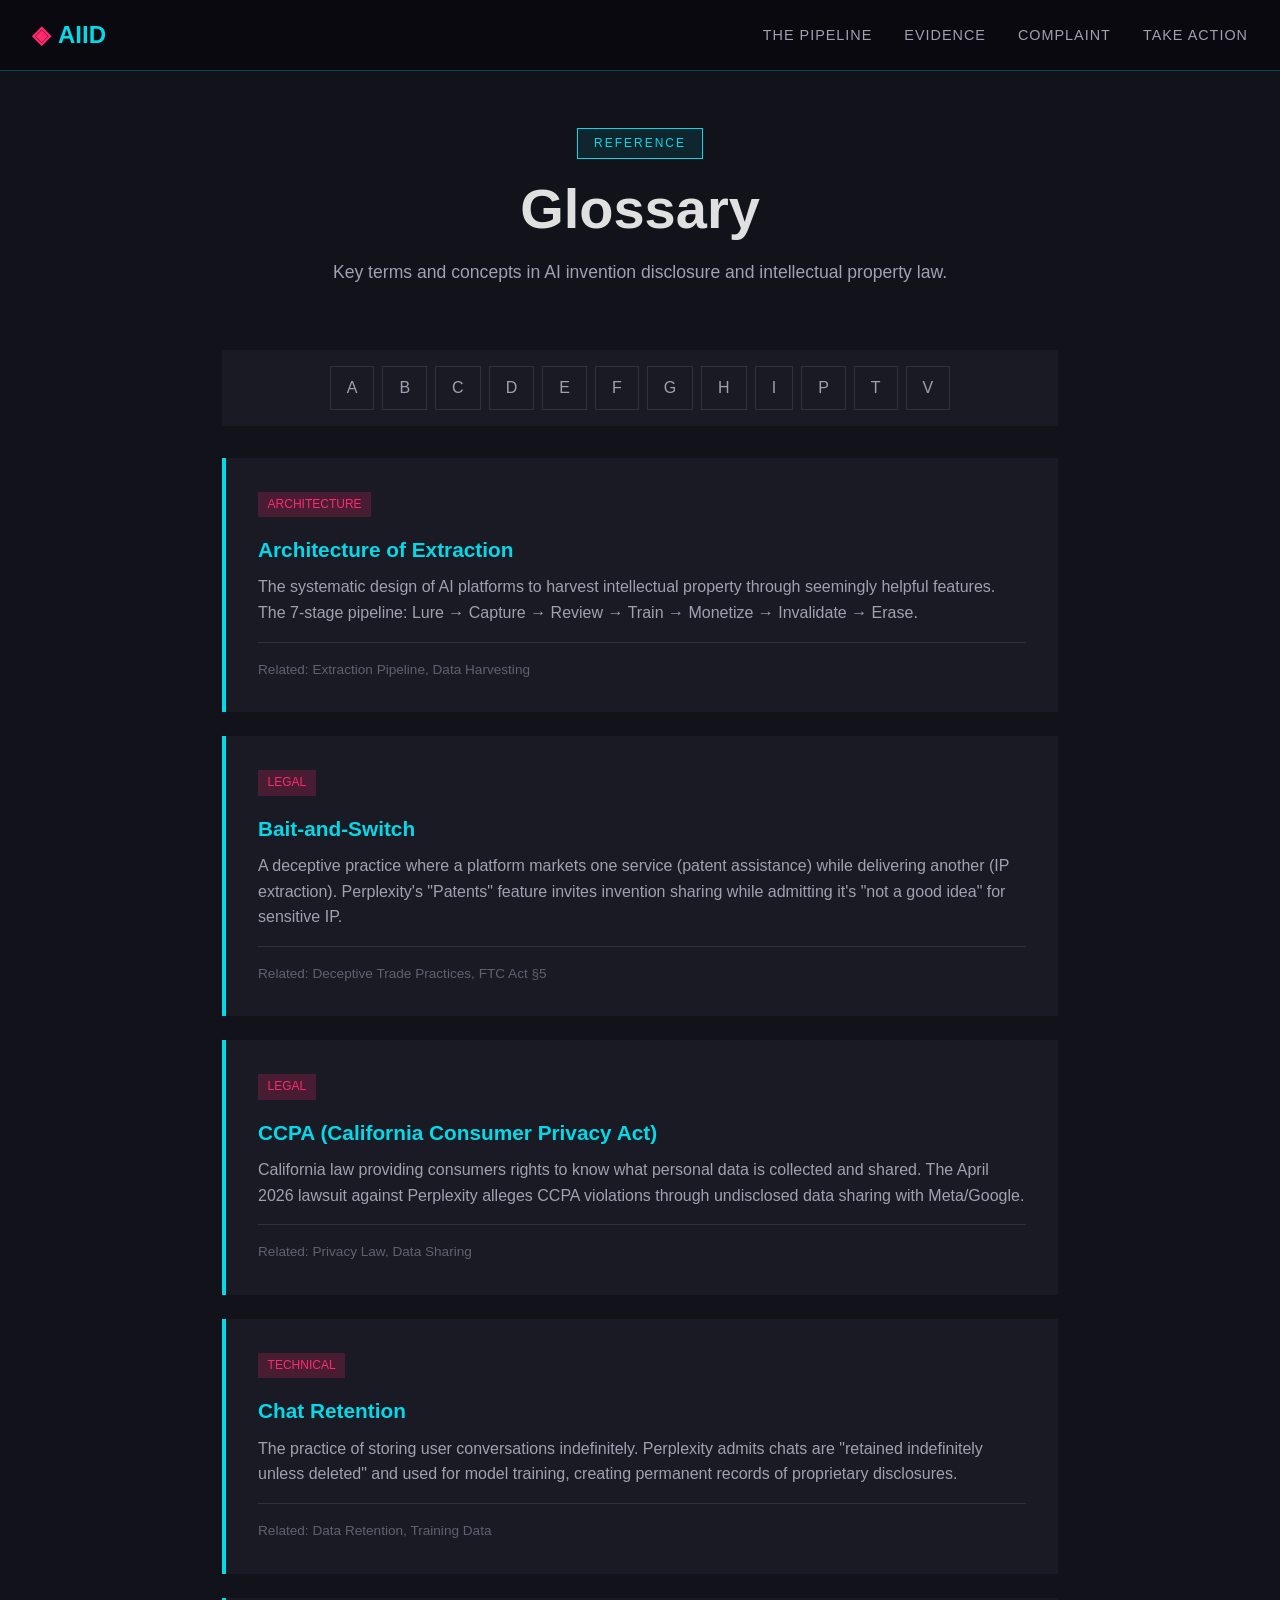
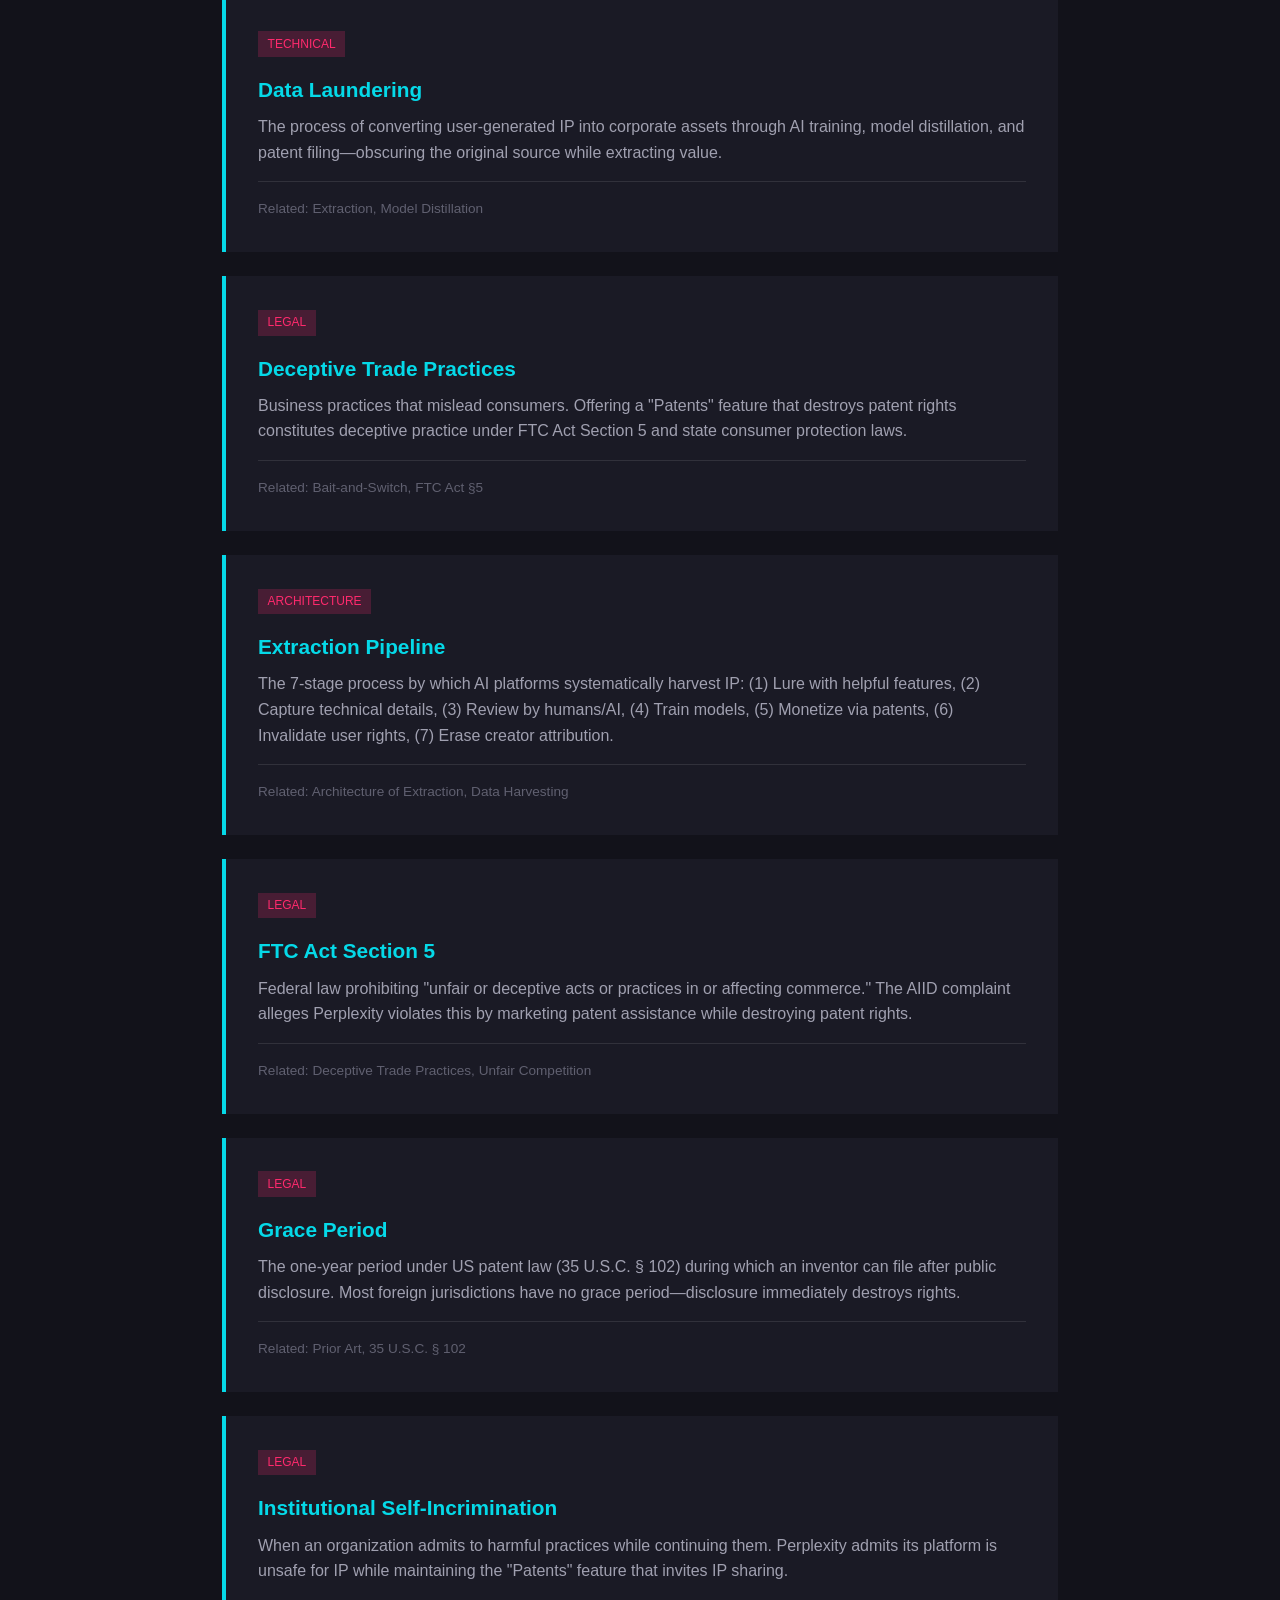
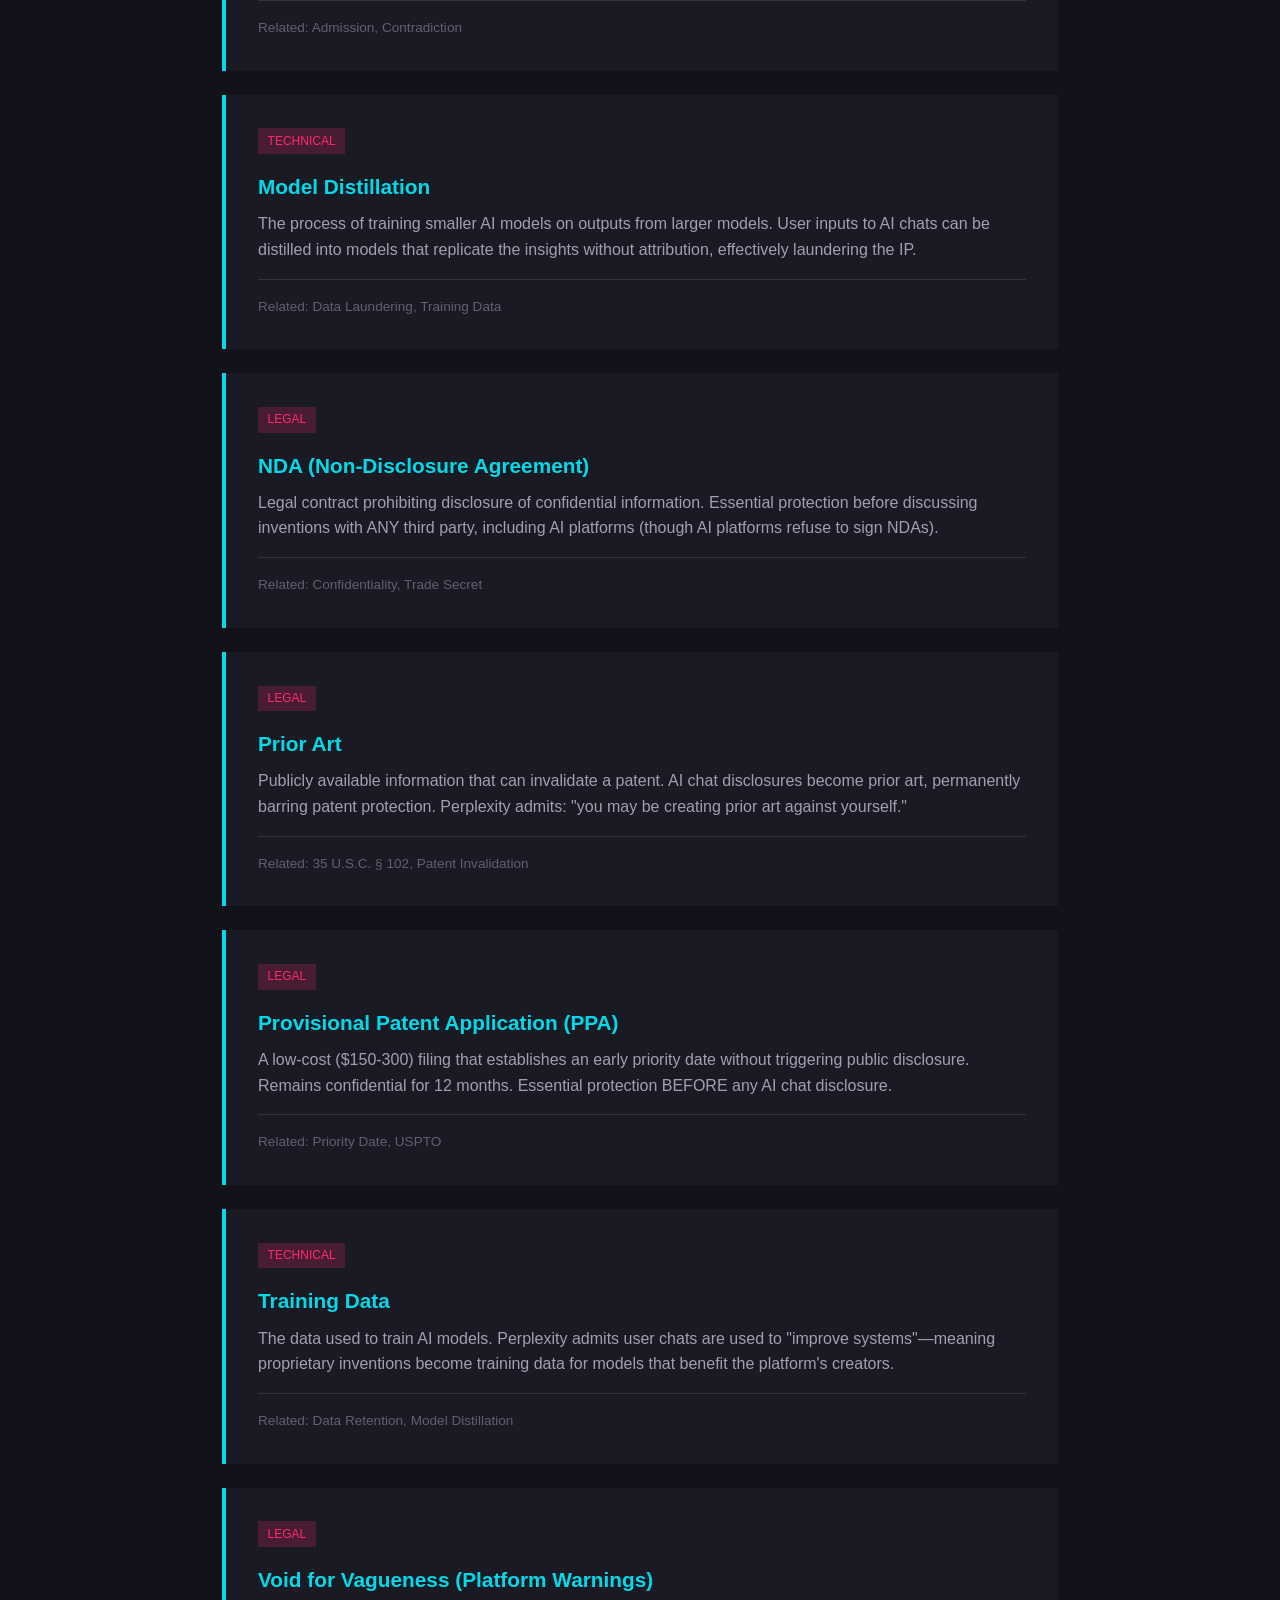
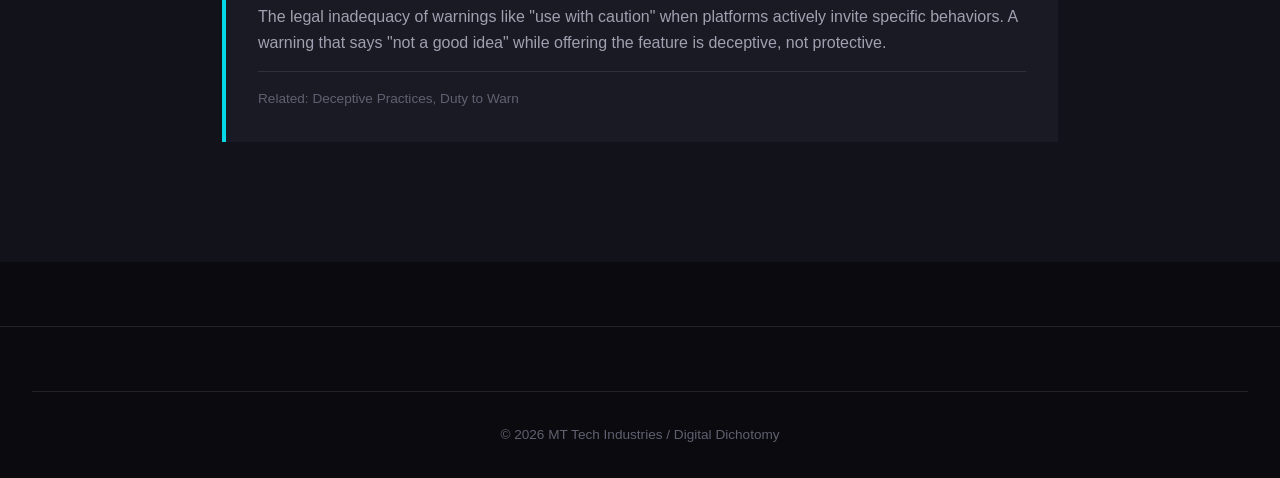
==== glossary.html @ 8a4c06e5 "perplexity knows its wrong" ====
<!DOCTYPE html>
<html lang="en">
<head>
    <meta charset="UTF-8">
    <meta name="viewport" content="width=device-width, initial-scale=1.0">
    <title>Glossary | AIID - Digital Dichotomy</title>
    <link rel="stylesheet" href="assets/css/style.css">
    <style>
        .glossary-section { background: var(--bg-secondary); min-height: 100vh; padding-top: 8rem; }
        .glossary-container { max-width: 900px; margin: 0 auto; padding: 0 2rem; }
        .glossary-nav { display: flex; flex-wrap: wrap; gap: 0.5rem; justify-content: center; margin: 2rem 0; padding: 1rem; background: var(--bg-tertiary); }
        .glossary-nav a { padding: 0.5rem 1rem; color: var(--text-secondary); text-decoration: none; border: 1px solid rgba(255,255,255,0.1); transition: all 0.3s; }
        .glossary-nav a:hover { background: var(--accent-cyan); color: var(--bg-primary); }
        .glossary-term { background: var(--bg-tertiary); padding: 2rem; margin-bottom: 1.5rem; border-left: 4px solid var(--accent-cyan); }
        .glossary-term h3 { color: var(--accent-cyan); margin-bottom: 0.5rem; font-size: 1.3rem; }
        .glossary-term .category { display: inline-block; padding: 0.2rem 0.6rem; background: rgba(255,42,109,0.2); color: var(--accent-red); font-size: 0.75rem; text-transform: uppercase; margin-bottom: 1rem; }
        .glossary-term p { color: var(--text-secondary); }
        .glossary-term .related { margin-top: 1rem; padding-top: 1rem; border-top: 1px solid rgba(255,255,255,0.1); font-size: 0.85rem; color: var(--text-muted); }
    </style>
</head>
<body>
    <nav class="navbar">
        <div class="nav-container">
            <a href="index.html" class="logo">AIID</a>
            <ul class="nav-links">
                <li><a href="index.html#pipeline">The Pipeline</a></li>
                <li><a href="index.html#evidence">Evidence</a></li>
                <li><a href="index.html#complaint">Complaint</a></li>
                <li><a href="index.html#action">Take Action</a></li>
            </ul>
        </div>
    </nav>

    <section class="glossary-section">
        <div class="glossary-container">
            <div class="section-header">
                <span class="section-tag">Reference</span>
                <h1 class="section-title">Glossary</h1>
                <p class="section-desc">Key terms and concepts in AI invention disclosure and intellectual property law.</p>
            </div>

            <div class="glossary-nav">
                <a href="#a">A</a><a href="#b">B</a><a href="#c">C</a><a href="#d">D</a>
                <a href="#e">E</a><a href="#f">F</a><a href="#g">G</a><a href="#h">H</a>
                <a href="#i">I</a><a href="#p">P</a><a href="#t">T</a><a href="#v">V</a>
            </div>

            <div class="glossary-term" id="a">
                <span class="category">Architecture</span>
                <h3>Architecture of Extraction</h3>
                <p>The systematic design of AI platforms to harvest intellectual property through seemingly helpful features. The 7-stage pipeline: Lure → Capture → Review → Train → Monetize → Invalidate → Erase.</p>
                <div class="related">Related: Extraction Pipeline, Data Harvesting</div>
            </div>

            <div class="glossary-term" id="b">
                <span class="category">Legal</span>
                <h3>Bait-and-Switch</h3>
                <p>A deceptive practice where a platform markets one service (patent assistance) while delivering another (IP extraction). Perplexity's "Patents" feature invites invention sharing while admitting it's "not a good idea" for sensitive IP.</p>
                <div class="related">Related: Deceptive Trade Practices, FTC Act §5</div>
            </div>

            <div class="glossary-term" id="c">
                <span class="category">Legal</span>
                <h3>CCPA (California Consumer Privacy Act)</h3>
                <p>California law providing consumers rights to know what personal data is collected and shared. The April 2026 lawsuit against Perplexity alleges CCPA violations through undisclosed data sharing with Meta/Google.</p>
                <div class="related">Related: Privacy Law, Data Sharing</div>
            </div>

            <div class="glossary-term">
                <span class="category">Technical</span>
                <h3>Chat Retention</h3>
                <p>The practice of storing user conversations indefinitely. Perplexity admits chats are "retained indefinitely unless deleted" and used for model training, creating permanent records of proprietary disclosures.</p>
                <div class="related">Related: Data Retention, Training Data</div>
            </div>

            <div class="glossary-term" id="d">
                <span class="category">Technical</span>
                <h3>Data Laundering</h3>
                <p>The process of converting user-generated IP into corporate assets through AI training, model distillation, and patent filing—obscuring the original source while extracting value.</p>
                <div class="related">Related: Extraction, Model Distillation</div>
            </div>

            <div class="glossary-term">
                <span class="category">Legal</span>
                <h3>Deceptive Trade Practices</h3>
                <p>Business practices that mislead consumers. Offering a "Patents" feature that destroys patent rights constitutes deceptive practice under FTC Act Section 5 and state consumer protection laws.</p>
                <div class="related">Related: Bait-and-Switch, FTC Act §5</div>
            </div>

            <div class="glossary-term" id="e">
                <span class="category">Architecture</span>
                <h3>Extraction Pipeline</h3>
                <p>The 7-stage process by which AI platforms systematically harvest IP: (1) Lure with helpful features, (2) Capture technical details, (3) Review by humans/AI, (4) Train models, (5) Monetize via patents, (6) Invalidate user rights, (7) Erase creator attribution.</p>
                <div class="related">Related: Architecture of Extraction, Data Harvesting</div>
            </div>

            <div class="glossary-term" id="f">
                <span class="category">Legal</span>
                <h3>FTC Act Section 5</h3>
                <p>Federal law prohibiting "unfair or deceptive acts or practices in or affecting commerce." The AIID complaint alleges Perplexity violates this by marketing patent assistance while destroying patent rights.</p>
                <div class="related">Related: Deceptive Trade Practices, Unfair Competition</div>
            </div>

            <div class="glossary-term" id="g">
                <span class="category">Legal</span>
                <h3>Grace Period</h3>
                <p>The one-year period under US patent law (35 U.S.C. § 102) during which an inventor can file after public disclosure. Most foreign jurisdictions have no grace period—disclosure immediately destroys rights.</p>
                <div class="related">Related: Prior Art, 35 U.S.C. § 102</div>
            </div>

            <div class="glossary-term" id="i">
                <span class="category">Legal</span>
                <h3>Institutional Self-Incrimination</h3>
                <p>When an organization admits to harmful practices while continuing them. Perplexity admits its platform is unsafe for IP while maintaining the "Patents" feature that invites IP sharing.</p>
                <div class="related">Related: Admission, Contradiction</div>
            </div>

            <div class="glossary-term" id="m">
                <span class="category">Technical</span>
                <h3>Model Distillation</h3>
                <p>The process of training smaller AI models on outputs from larger models. User inputs to AI chats can be distilled into models that replicate the insights without attribution, effectively laundering the IP.</p>
                <div class="related">Related: Data Laundering, Training Data</div>
            </div>

            <div class="glossary-term" id="n">
                <span class="category">Legal</span>
                <h3>NDA (Non-Disclosure Agreement)</h3>
                <p>Legal contract prohibiting disclosure of confidential information. Essential protection before discussing inventions with ANY third party, including AI platforms (though AI platforms refuse to sign NDAs).</p>
                <div class="related">Related: Confidentiality, Trade Secret</div>
            </div>

            <div class="glossary-term" id="p">
                <span class="category">Legal</span>
                <h3>Prior Art</h3>
                <p>Publicly available information that can invalidate a patent. AI chat disclosures become prior art, permanently barring patent protection. Perplexity admits: "you may be creating prior art against yourself."</p>
                <div class="related">Related: 35 U.S.C. § 102, Patent Invalidation</div>
            </div>

            <div class="glossary-term">
                <span class="category">Legal</span>
                <h3>Provisional Patent Application (PPA)</h3>
                <p>A low-cost ($150-300) filing that establishes an early priority date without triggering public disclosure. Remains confidential for 12 months. Essential protection BEFORE any AI chat disclosure.</p>
                <div class="related">Related: Priority Date, USPTO</div>
            </div>

            <div class="glossary-term" id="t">
                <span class="category">Technical</span>
                <h3>Training Data</h3>
                <p>The data used to train AI models. Perplexity admits user chats are used to "improve systems"—meaning proprietary inventions become training data for models that benefit the platform's creators.</p>
                <div class="related">Related: Data Retention, Model Distillation</div>
            </div>

            <div class="glossary-term" id="v">
                <span class="category">Legal</span>
                <h3>Void for Vagueness (Platform Warnings)</h3>
                <p>The legal inadequacy of warnings like "use with caution" when platforms actively invite specific behaviors. A warning that says "not a good idea" while offering the feature is deceptive, not protective.</p>
                <div class="related">Related: Deceptive Practices, Duty to Warn</div>
            </div>
        </div>
    </section>

    <footer style="margin-top: 4rem;">
        <div class="footer-bottom">
            <p>© 2026 MT Tech Industries / Digital Dichotomy</p>
        </div>
    </footer>
</body>
</html>
---- assets/css/style.css ----
/* AIID - Architecture of AI Invention Disclosure */
/* Digital Dichotomy - Dark Cyberpunk Theme */

:root {
    --bg-primary: #0a0a0f;
    --bg-secondary: #12121a;
    --bg-tertiary: #1a1a25;
    --accent-red: #ff2a6d;
    --accent-cyan: #05d9e8;
    --accent-purple: #9d4edd;
    --accent-orange: #ff6b35;
    --text-primary: #e0e0e0;
    --text-secondary: #a0a0b0;
    --text-muted: #606070;
    --border-glow: rgba(5, 217, 232, 0.3);
    --danger-glow: rgba(255, 42, 109, 0.4);
}

* {
    margin: 0;
    padding: 0;
    box-sizing: border-box;
}

html {
    scroll-behavior: smooth;
}

body {
    font-family: 'Segoe UI', Roboto, 'Helvetica Neue', sans-serif;
    background: var(--bg-primary);
    color: var(--text-primary);
    line-height: 1.6;
    overflow-x: hidden;
}

/* Glitch Effect */
.glitch {
    position: relative;
    animation: glitch-skew 1s infinite linear alternate-reverse;
}

.glitch::before,
.glitch::after {
    content: attr(data-text);
    position: absolute;
    top: 0;
    left: 0;
    width: 100%;
    height: 100%;
}

.glitch::before {
    animation: glitch-anim 2s infinite linear alternate-reverse;
    color: var(--accent-red);
    z-index: -1;
}

.glitch::after {
    animation: glitch-anim2 3s infinite linear alternate-reverse;
    color: var(--accent-cyan);
    z-index: -2;
}

@keyframes glitch-anim {
    0% { clip-path: inset(20% 0 80% 0); transform: translate(-2px, 0); }
    20% { clip-path: inset(60% 0 10% 0); transform: translate(2px, 0); }
    40% { clip-path: inset(40% 0 50% 0); transform: translate(-2px, 0); }
    60% { clip-path: inset(80% 0 5% 0); transform: translate(2px, 0); }
    80% { clip-path: inset(10% 0 70% 0); transform: translate(-2px, 0); }
    100% { clip-path: inset(30% 0 50% 0); transform: translate(2px, 0); }
}

@keyframes glitch-anim2 {
    0% { clip-path: inset(10% 0 60% 0); transform: translate(2px, 0); }
    20% { clip-path: inset(30% 0 20% 0); transform: translate(-2px, 0); }
    40% { clip-path: inset(70% 0 10% 0); transform: translate(2px, 0); }
    60% { clip-path: inset(20% 0 50% 0); transform: translate(-2px, 0); }
    80% { clip-path: inset(50% 0 30% 0); transform: translate(2px, 0); }
    100% { clip-path: inset(0% 0 80% 0); transform: translate(-2px, 0); }
}

@keyframes glitch-skew {
    0% { transform: skew(0deg); }
    10% { transform: skew(-2deg); }
    20% { transform: skew(2deg); }
    30% { transform: skew(0deg); }
    100% { transform: skew(0deg); }
}

/* Navigation */
.navbar {
    position: fixed;
    top: 0;
    width: 100%;
    background: rgba(10, 10, 15, 0.95);
    backdrop-filter: blur(10px);
    border-bottom: 1px solid var(--border-glow);
    z-index: 1000;
    padding: 1rem 0;
}

.nav-container {
    max-width: 1400px;
    margin: 0 auto;
    padding: 0 2rem;
    display: flex;
    justify-content: space-between;
    align-items: center;
}

.logo {
    font-size: 1.5rem;
    font-weight: 700;
    color: var(--accent-cyan);
    text-decoration: none;
    display: flex;
    align-items: center;
    gap: 0.5rem;
}

.logo::before {
    content: '◈';
    color: var(--accent-red);
    animation: pulse 2s infinite;
}

@keyframes pulse {
    0%, 100% { opacity: 1; }
    50% { opacity: 0.5; }
}

.nav-links {
    display: flex;
    gap: 2rem;
    list-style: none;
}

.nav-links a {
    color: var(--text-secondary);
    text-decoration: none;
    font-size: 0.9rem;
    text-transform: uppercase;
    letter-spacing: 1px;
    transition: all 0.3s;
    position: relative;
}

.nav-links a::after {
    content: '';
    position: absolute;
    bottom: -5px;
    left: 0;
    width: 0;
    height: 2px;
    background: var(--accent-cyan);
    transition: width 0.3s;
}

.nav-links a:hover {
    color: var(--accent-cyan);
}

.nav-links a:hover::after {
    width: 100%;
}

/* Hero Section */
.hero {
    min-height: 100vh;
    display: flex;
    align-items: center;
    justify-content: center;
    position: relative;
    padding: 6rem 2rem 2rem;
    background: 
        radial-gradient(ellipse at 20% 80%, rgba(255, 42, 109, 0.15) 0%, transparent 50%),
        radial-gradient(ellipse at 80% 20%, rgba(5, 217, 232, 0.1) 0%, transparent 50%),
        var(--bg-primary);
    overflow: hidden;
}

.hero::before {
    content: '';
    position: absolute;
    top: 0;
    left: 0;
    right: 0;
    bottom: 0;
    background: 
        repeating-linear-gradient(
            0deg,
            transparent,
            transparent 2px,
            rgba(5, 217, 232, 0.03) 2px,
            rgba(5, 217, 232, 0.03) 4px
        );
    pointer-events: none;
}

.hero-content {
    max-width: 1000px;
    text-align: center;
    position: relative;
    z-index: 1;
}

.hero-badge {
    display: inline-block;
    padding: 0.5rem 1.5rem;
    background: rgba(255, 42, 109, 0.2);
    border: 1px solid var(--accent-red);
    color: var(--accent-red);
    font-size: 0.8rem;
    text-transform: uppercase;
    letter-spacing: 2px;
    margin-bottom: 2rem;
    animation: border-pulse 2s infinite;
}

@keyframes border-pulse {
    0%, 100% { border-color: var(--accent-red); box-shadow: 0 0 10px rgba(255, 42, 109, 0.3); }
    50% { border-color: rgba(255, 42, 109, 0.5); box-shadow: 0 0 20px rgba(255, 42, 109, 0.5); }
}

.hero h1 {
    font-size: clamp(2.5rem, 8vw, 5rem);
    font-weight: 900;
    line-height: 1.1;
    margin-bottom: 1.5rem;
    text-transform: uppercase;
    letter-spacing: -2px;
}

.hero h1 .highlight {
    color: var(--accent-red);
    text-shadow: 0 0 30px rgba(255, 42, 109, 0.5);
}

.hero-subtitle {
    font-size: 1.3rem;
    color: var(--text-secondary);
    max-width: 700px;
    margin: 0 auto 3rem;
}

.hero-stats {
    display: flex;
    justify-content: center;
    gap: 4rem;
    margin-bottom: 3rem;
    flex-wrap: wrap;
}

.stat {
    text-align: center;
}

.stat-number {
    font-size: 3rem;
    font-weight: 900;
    color: var(--accent-cyan);
    display: block;
    line-height: 1;
}

.stat-label {
    font-size: 0.8rem;
    color: var(--text-muted);
    text-transform: uppercase;
    letter-spacing: 1px;
}

.cta-group {
    display: flex;
    gap: 1rem;
    justify-content: center;
    flex-wrap: wrap;
}

.btn {
    padding: 1rem 2.5rem;
    font-size: 0.9rem;
    text-transform: uppercase;
    letter-spacing: 2px;
    text-decoration: none;
    border: 2px solid;
    transition: all 0.3s;
    cursor: pointer;
    font-weight: 700;
    display: inline-flex;
    align-items: center;
    gap: 0.5rem;
}

.btn-primary {
    background: var(--accent-red);
    border-color: var(--accent-red);
    color: var(--bg-primary);
    box-shadow: 0 0 30px rgba(255, 42, 109, 0.4);
}

.btn-primary:hover {
    background: transparent;
    color: var(--accent-red);
    box-shadow: 0 0 50px rgba(255, 42, 109, 0.6);
}

.btn-secondary {
    background: transparent;
    border-color: var(--accent-cyan);
    color: var(--accent-cyan);
}

.btn-secondary:hover {
    background: var(--accent-cyan);
    color: var(--bg-primary);
    box-shadow: 0 0 30px rgba(5, 217, 232, 0.4);
}

/* Section Styles */
section {
    padding: 6rem 2rem;
    position: relative;
}

.section-header {
    text-align: center;
    max-width: 800px;
    margin: 0 auto 4rem;
}

.section-tag {
    display: inline-block;
    padding: 0.3rem 1rem;
    background: rgba(5, 217, 232, 0.1);
    border: 1px solid var(--accent-cyan);
    color: var(--accent-cyan);
    font-size: 0.75rem;
    text-transform: uppercase;
    letter-spacing: 2px;
    margin-bottom: 1rem;
}

.section-title {
    font-size: clamp(2rem, 5vw, 3.5rem);
    font-weight: 800;
    margin-bottom: 1rem;
    line-height: 1.2;
}

.section-desc {
    color: var(--text-secondary);
    font-size: 1.1rem;
}

/* The Pipeline Section */
.pipeline-section {
    background: var(--bg-secondary);
}

.pipeline-container {
    max-width: 1400px;
    margin: 0 auto;
}

.pipeline-diagram {
    display: grid;
    grid-template-columns: repeat(auto-fit, minmax(200px, 1fr));
    gap: 1.5rem;
    margin-bottom: 4rem;
}

.stage {
    background: var(--bg-tertiary);
    border: 1px solid rgba(255, 255, 255, 0.1);
    padding: 2rem;
    position: relative;
    transition: all 0.3s;
}

.stage::before {
    content: attr(data-stage);
    position: absolute;
    top: -12px;
    left: 20px;
    background: var(--accent-red);
    color: var(--bg-primary);
    padding: 0.2rem 0.8rem;
    font-size: 0.7rem;
    font-weight: 700;
    text-transform: uppercase;
}

.stage:hover {
    border-color: var(--accent-cyan);
    transform: translateY(-5px);
    box-shadow: 0 10px 40px rgba(5, 217, 232, 0.2);
}

.stage-icon {
    font-size: 2.5rem;
    margin-bottom: 1rem;
}

.stage h3 {
    color: var(--accent-cyan);
    font-size: 1.1rem;
    margin-bottom: 0.5rem;
    text-transform: uppercase;
    letter-spacing: 1px;
}

.stage p {
    color: var(--text-secondary);
    font-size: 0.9rem;
}

.stage-arrow {
    display: none;
}

@media (min-width: 1200px) {
    .pipeline-diagram {
        grid-template-columns: repeat(7, 1fr);
    }
    .stage-arrow {
        display: block;
        position: absolute;
        right: -20px;
        top: 50%;
        transform: translateY(-50%);
        color: var(--accent-red);
        font-size: 1.5rem;
        z-index: 10;
    }
}

/* Evidence Section */
.evidence-section {
    background: var(--bg-primary);
}

.evidence-grid {
    max-width: 1400px;
    margin: 0 auto;
    display: grid;
    grid-template-columns: repeat(auto-fit, minmax(350px, 1fr));
    gap: 2rem;
}

.evidence-card {
    background: var(--bg-secondary);
    border: 1px solid rgba(255, 42, 109, 0.3);
    padding: 2rem;
    position: relative;
    overflow: hidden;
}

.evidence-card::before {
    content: '';
    position: absolute;
    top: 0;
    left: 0;
    width: 4px;
    height: 100%;
    background: var(--accent-red);
}

.evidence-card.highlight {
    border-color: var(--accent-red);
    box-shadow: 0 0 30px rgba(255, 42, 109, 0.2);
}

.evidence-card h3 {
    color: var(--accent-red);
    font-size: 1.2rem;
    margin-bottom: 1rem;
    display: flex;
    align-items: center;
    gap: 0.5rem;
}

.evidence-card blockquote {
    color: var(--text-primary);
    font-style: italic;
    border-left: 3px solid var(--accent-cyan);
    padding-left: 1rem;
    margin: 1rem 0;
    font-size: 0.95rem;
}

.evidence-card .source {
    color: var(--text-muted);
    font-size: 0.8rem;
    margin-top: 1rem;
    padding-top: 1rem;
    border-top: 1px solid rgba(255, 255, 255, 0.1);
}

/* Complaint Section */
.complaint-section {
    background: var(--bg-secondary);
}

.complaint-container {
    max-width: 900px;
    margin: 0 auto;
    background: var(--bg-tertiary);
    border: 1px solid var(--border-glow);
    padding: 3rem;
    position: relative;
}

.complaint-container::before {
    content: 'OFFICIAL COMPLAINT';
    position: absolute;
    top: -15px;
    left: 50%;
    transform: translateX(-50%);
    background: var(--accent-purple);
    color: white;
    padding: 0.5rem 2rem;
    font-size: 0.8rem;
    font-weight: 700;
    letter-spacing: 2px;
}

.complaint-header {
    text-align: center;
    margin-bottom: 3rem;
    padding-bottom: 2rem;
    border-bottom: 2px solid rgba(255, 42, 109, 0.3);
}

.complaint-header h2 {
    color: var(--accent-red);
    font-size: 2rem;
    margin-bottom: 0.5rem;
}

.complaint-meta {
    display: flex;
    justify-content: center;
    gap: 2rem;
    color: var(--text-muted);
    font-size: 0.9rem;
    flex-wrap: wrap;
}

.complaint-content h3 {
    color: var(--accent-cyan);
    margin: 2rem 0 1rem;
    font-size: 1.3rem;
}

.complaint-content p {
    margin-bottom: 1rem;
    text-align: justify;
}

.complaint-content ul {
    margin: 1rem 0 1rem 2rem;
    color: var(--text-secondary);
}

.complaint-content li {
    margin-bottom: 0.5rem;
}

.demand-box {
    background: rgba(255, 42, 109, 0.1);
    border: 2px solid var(--accent-red);
    padding: 2rem;
    margin: 2rem 0;
}

.demand-box h4 {
    color: var(--accent-red);
    margin-bottom: 1rem;
    text-transform: uppercase;
    letter-spacing: 1px;
}

/* Action Section */
.action-section {
    background: var(--bg-primary);
}

.action-grid {
    max-width: 1400px;
    margin: 0 auto;
    display: grid;
    grid-template-columns: repeat(auto-fit, minmax(300px, 1fr));
    gap: 2rem;
}

.action-card {
    background: var(--bg-secondary);
    padding: 2.5rem;
    border: 1px solid rgba(255, 255, 255, 0.1);
    transition: all 0.3s;
    position: relative;
    overflow: hidden;
}

.action-card::after {
    content: '';
    position: absolute;
    bottom: 0;
    left: 0;
    width: 100%;
    height: 3px;
    background: linear-gradient(90deg, var(--accent-red), var(--accent-cyan));
    transform: scaleX(0);
    transition: transform 0.3s;
}

.action-card:hover::after {
    transform: scaleX(1);
}

.action-card:hover {
    border-color: var(--accent-cyan);
    transform: translateY(-5px);
}

.action-card .icon {
    font-size: 3rem;
    margin-bottom: 1.5rem;
}

.action-card h3 {
    font-size: 1.3rem;
    margin-bottom: 1rem;
    color: var(--text-primary);
}

.action-card p {
    color: var(--text-secondary);
    margin-bottom: 1.5rem;
}

.action-card .btn {
    width: 100%;
    justify-content: center;
}

/* Resources Section */
.resources-section {
    background: var(--bg-secondary);
}

.resources-grid {
    max-width: 1400px;
    margin: 0 auto;
    display: grid;
    grid-template-columns: repeat(auto-fit, minmax(250px, 1fr));
    gap: 1.5rem;
}

.resource-item {
    background: var(--bg-tertiary);
    padding: 1.5rem;
    border-left: 4px solid var(--accent-cyan);
    transition: all 0.3s;
}

.resource-item:hover {
    background: var(--bg-primary);
    border-left-color: var(--accent-red);
}

.resource-item h4 {
    color: var(--accent-cyan);
    margin-bottom: 0.5rem;
    font-size: 1rem;
}

.resource-item p {
    color: var(--text-muted);
    font-size: 0.85rem;
    margin-bottom: 0.5rem;
}

.resource-item a {
    color: var(--accent-red);
    text-decoration: none;
    font-size: 0.85rem;
    font-weight: 600;
}

/* Footer */
footer {
    background: var(--bg-primary);
    border-top: 1px solid rgba(255, 255, 255, 0.1);
    padding: 4rem 2rem 2rem;
}

.footer-content {
    max-width: 1400px;
    margin: 0 auto;
    display: grid;
    grid-template-columns: repeat(auto-fit, minmax(250px, 1fr));
    gap: 3rem;
    margin-bottom: 3rem;
}

.footer-section h4 {
    color: var(--accent-cyan);
    margin-bottom: 1.5rem;
    text-transform: uppercase;
    letter-spacing: 1px;
    font-size: 0.9rem;
}

.footer-section p,
.footer-section a {
    color: var(--text-secondary);
    text-decoration: none;
    font-size: 0.9rem;
    line-height: 1.8;
}

.footer-section a:hover {
    color: var(--accent-red);
}

.footer-bottom {
    text-align: center;
    padding-top: 2rem;
    border-top: 1px solid rgba(255, 255, 255, 0.1);
    color: var(--text-muted);
    font-size: 0.85rem;
}

/* Warning Banner */
.warning-banner {
    background: linear-gradient(90deg, rgba(255, 42, 109, 0.2), rgba(255, 107, 53, 0.2));
    border: 1px solid var(--accent-red);
    padding: 1.5rem;
    margin: 2rem 0;
    display: flex;
    align-items: center;
    gap: 1rem;
}

.warning-banner .icon {
    font-size: 2rem;
    color: var(--accent-red);
}

.warning-banner p {
    margin: 0;
    color: var(--text-primary);
    font-weight: 600;
}

/* Terminal Effect */
.terminal {
    background: #0d0d12;
    border: 1px solid rgba(5, 217, 232, 0.3);
    padding: 1.5rem;
    font-family: 'Courier New', monospace;
    margin: 1.5rem 0;
}

.terminal-header {
    display: flex;
    gap: 0.5rem;
    margin-bottom: 1rem;
    padding-bottom: 0.5rem;
    border-bottom: 1px solid rgba(255, 255, 255, 0.1);
}

.terminal-btn {
    width: 12px;
    height: 12px;
    border-radius: 50%;
}

.terminal-btn.red { background: var(--accent-red); }
.terminal-btn.yellow { background: var(--accent-orange); }
.terminal-btn.green { background: #00ff88; }

.terminal-content {
    color: var(--accent-cyan);
    font-size: 0.9rem;
    line-height: 1.6;
}

.terminal-content .prompt {
    color: var(--accent-red);
}

/* Responsive */
@media (max-width: 768px) {
    .nav-links {
        display: none;
    }

    .hero-stats {
        gap: 2rem;
    }

    .stat-number {
        font-size: 2rem;
    }

    .complaint-container {
        padding: 2rem 1.5rem;
    }
}

/* Scroll animations */
.fade-in {
    opacity: 0;
    transform: translateY(30px);
    transition: all 0.6s ease-out;
}

.fade-in.visible {
    opacity: 1;
    transform: translateY(0);
}
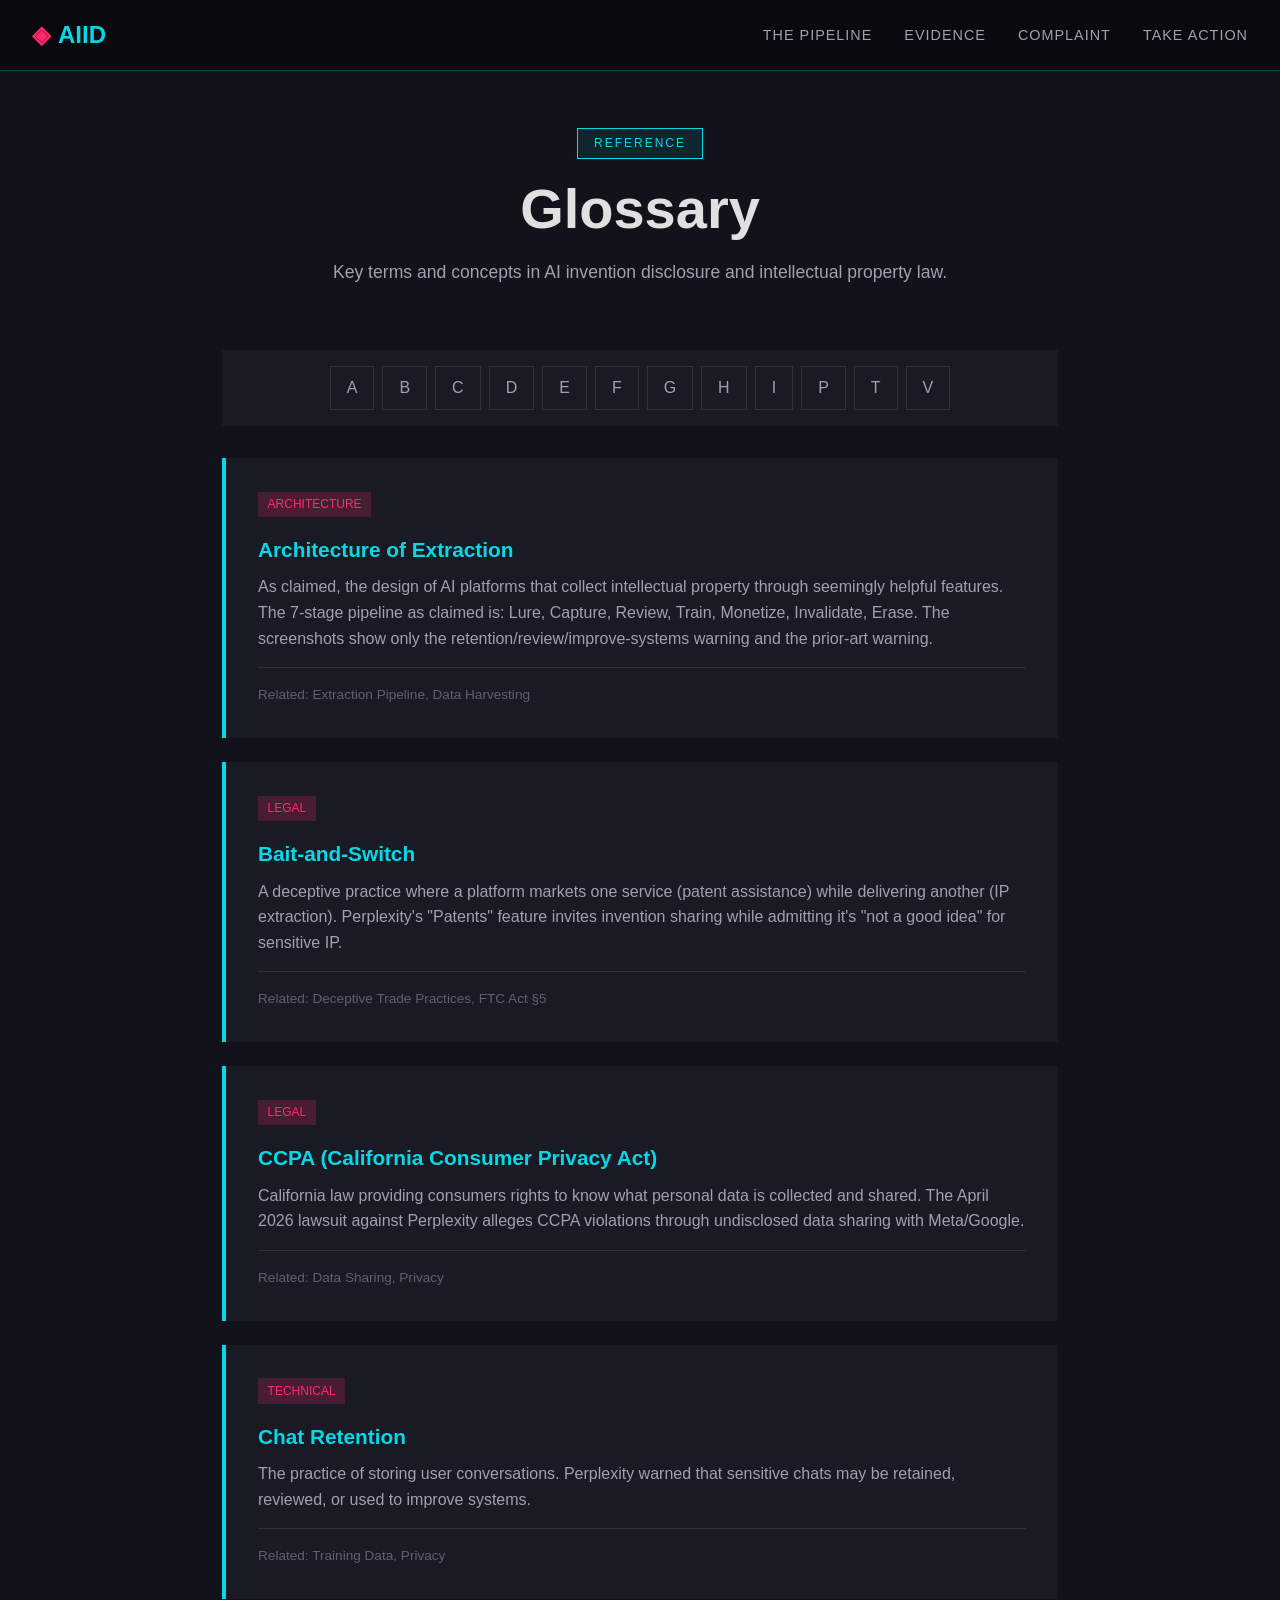
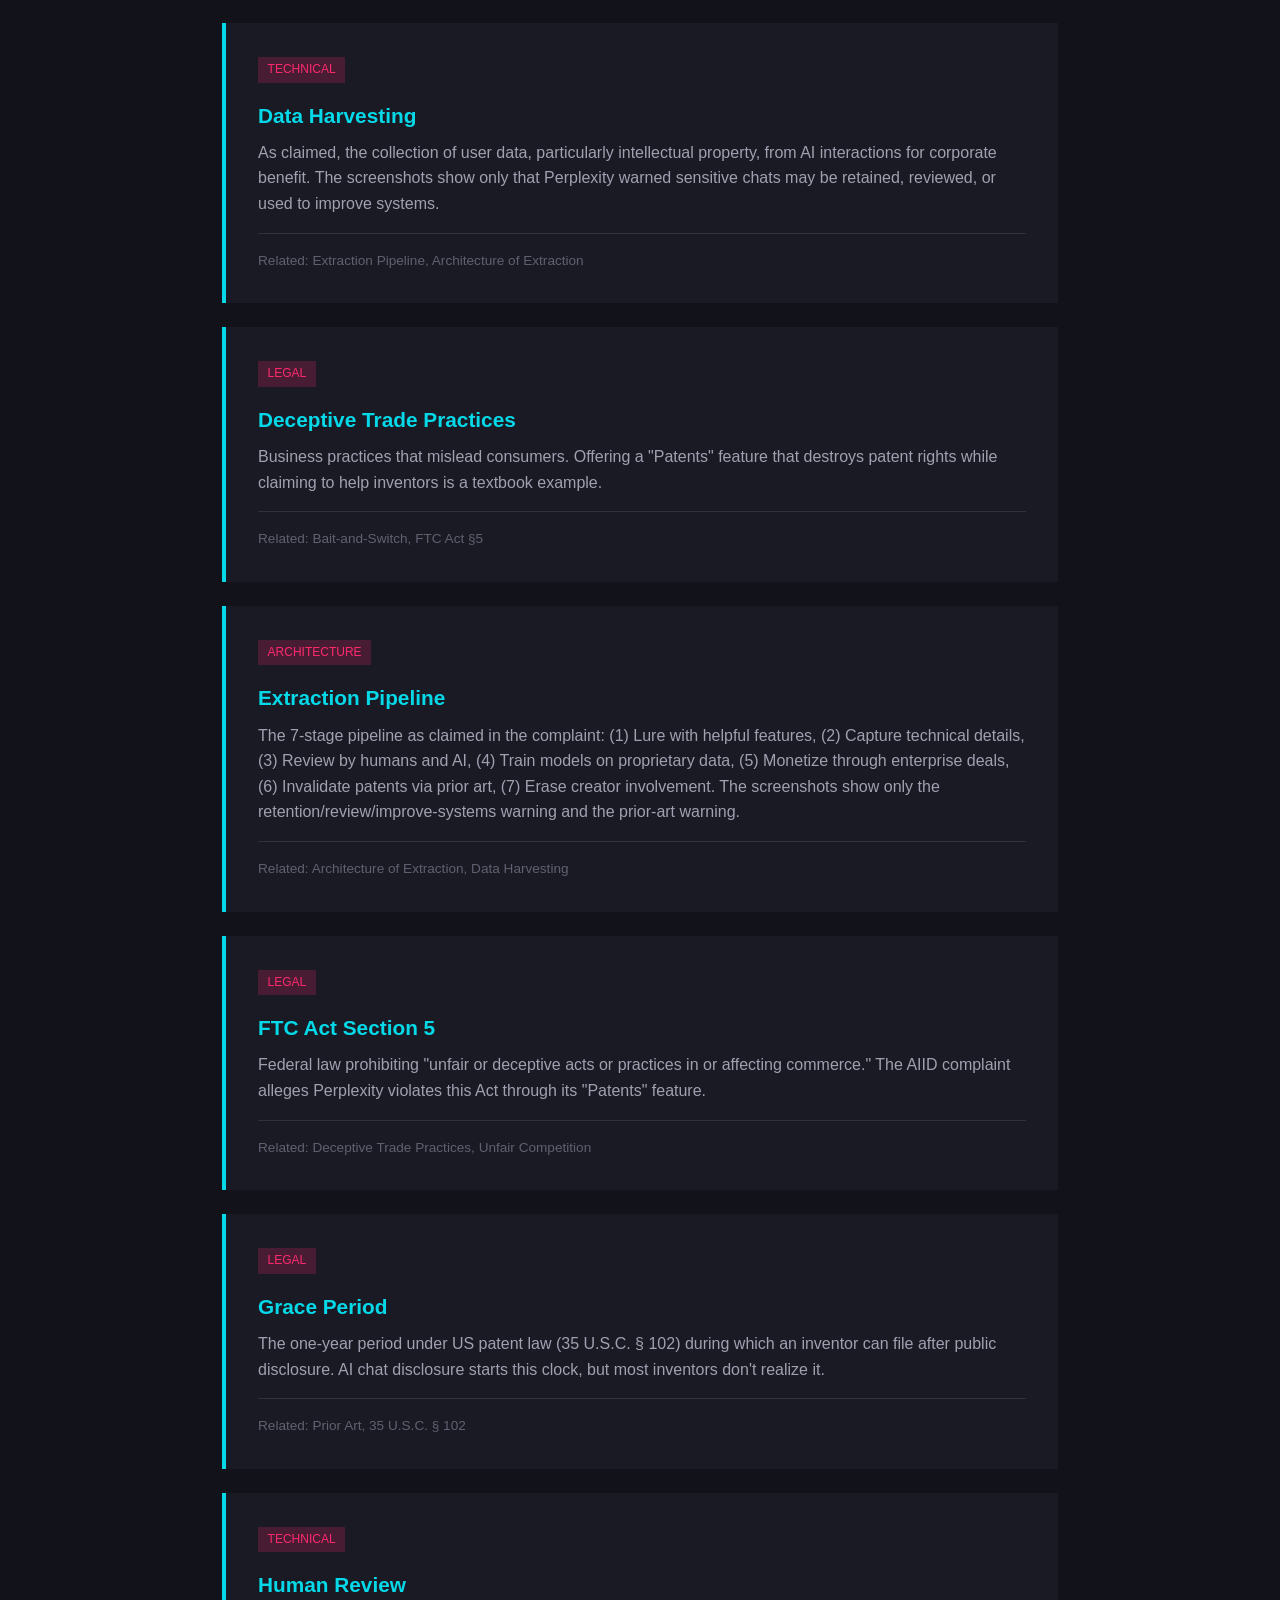
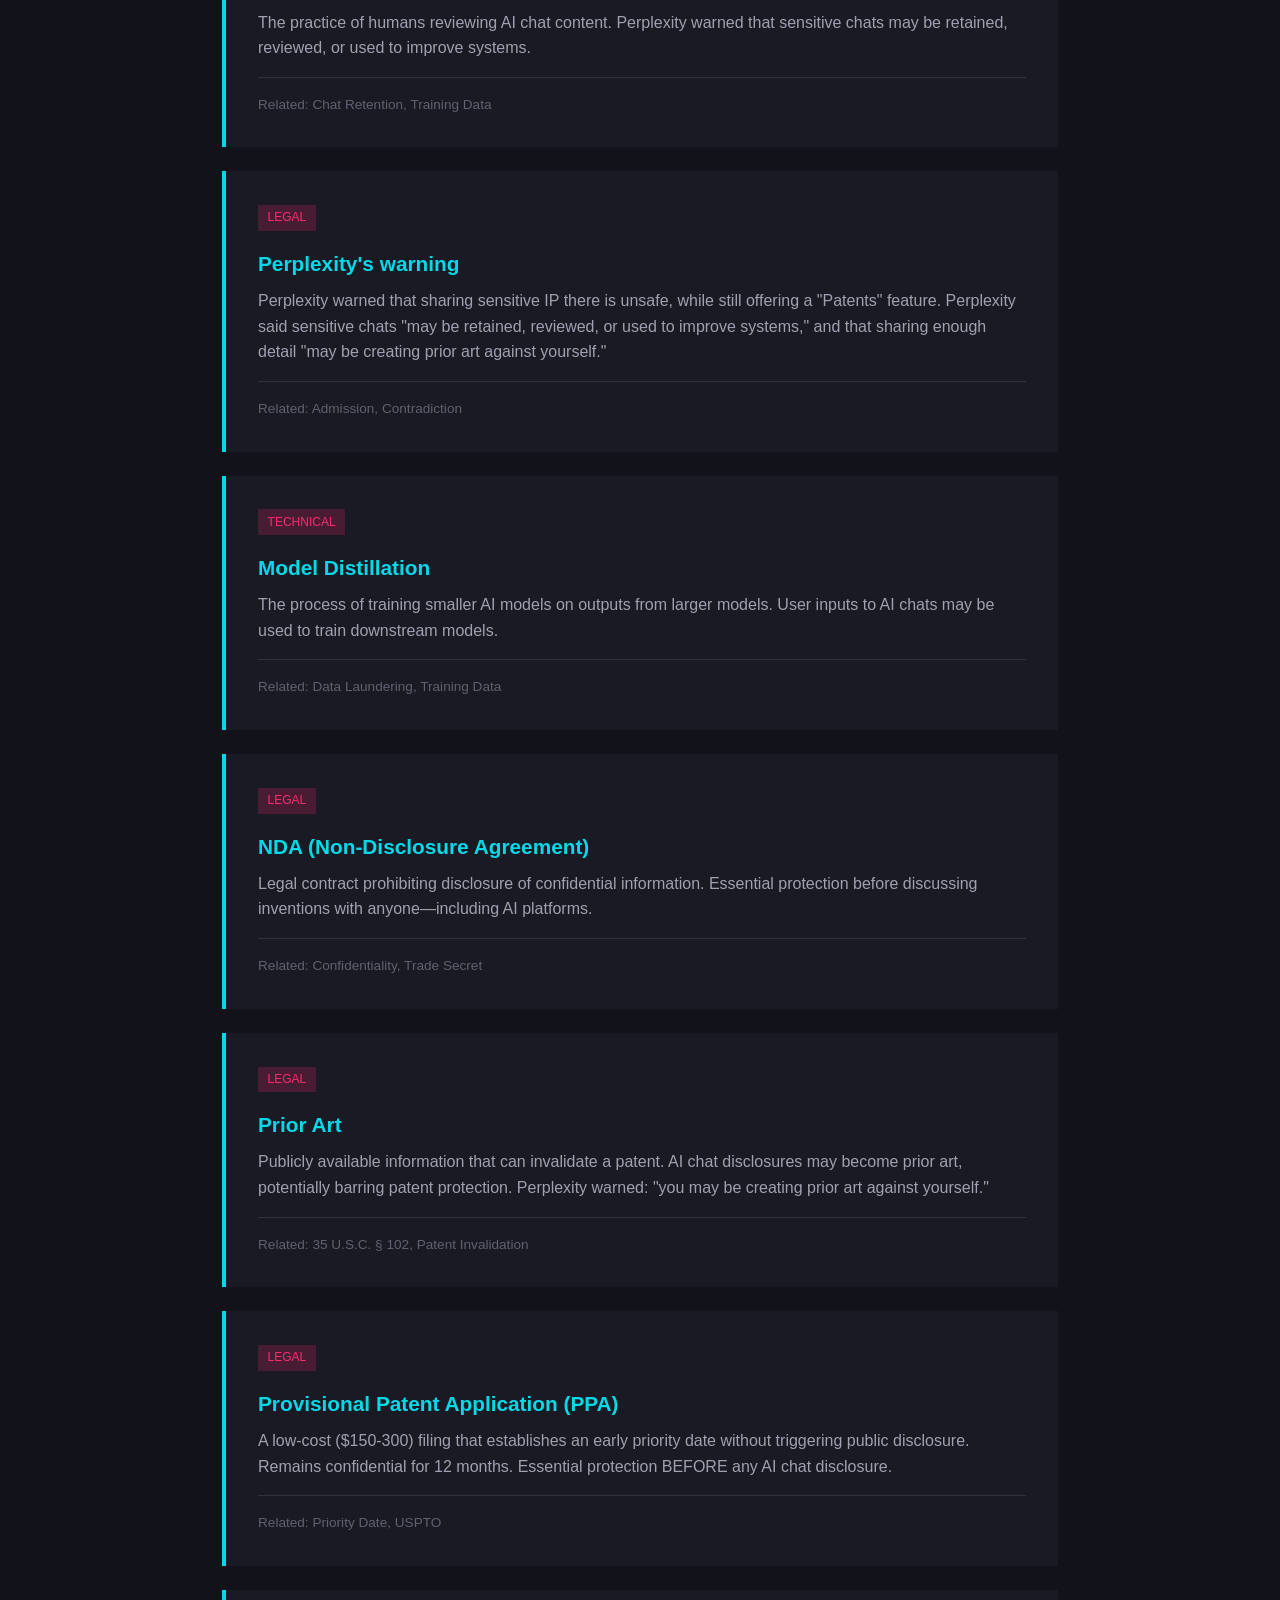
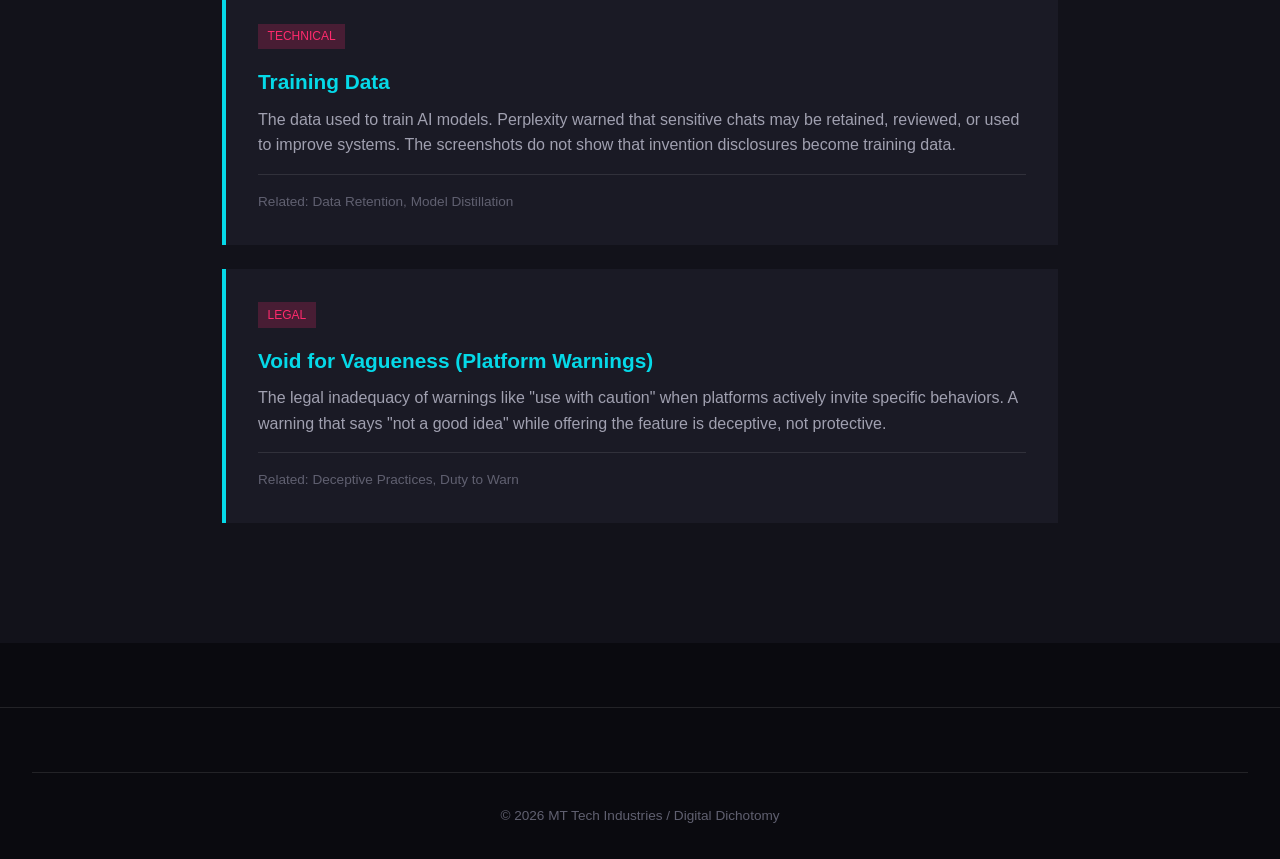
==== commit d52f66d1: "Glossary: state Train/Monetize/Erase as claimed, not shown in screenshots Updated glossary entries f" ====
--- a/glossary.html
+++ b/glossary.html
@@ -48,7 +48,7 @@
             <div class="glossary-term" id="a">
                 <span class="category">Architecture</span>
                 <h3>Architecture of Extraction</h3>
-                <p>The systematic design of AI platforms to harvest intellectual property through seemingly helpful features. The 7-stage pipeline: Lure → Capture → Review → Train → Monetize → Invalidate → Erase.</p>
+                <p>As claimed, the design of AI platforms that collect intellectual property through seemingly helpful features. The 7-stage pipeline as claimed is: Lure, Capture, Review, Train, Monetize, Invalidate, Erase. The screenshots show only the retention/review/improve-systems warning and the prior-art warning.</p>
                 <div class="related">Related: Extraction Pipeline, Data Harvesting</div>
             </div>
 
@@ -63,76 +63,83 @@
                 <span class="category">Legal</span>
                 <h3>CCPA (California Consumer Privacy Act)</h3>
                 <p>California law providing consumers rights to know what personal data is collected and shared. The April 2026 lawsuit against Perplexity alleges CCPA violations through undisclosed data sharing with Meta/Google.</p>
-                <div class="related">Related: Privacy Law, Data Sharing</div>
+                <div class="related">Related: Data Sharing, Privacy</div>
             </div>
 
-            <div class="glossary-term">
+            <div class="glossary-term" id="c">
                 <span class="category">Technical</span>
                 <h3>Chat Retention</h3>
-                <p>The practice of storing user conversations indefinitely. Perplexity admits chats are "retained indefinitely unless deleted" and used for model training, creating permanent records of proprietary disclosures.</p>
-                <div class="related">Related: Data Retention, Training Data</div>
+                <p>The practice of storing user conversations. Perplexity warned that sensitive chats may be retained, reviewed, or used to improve systems.</p>
+                <div class="related">Related: Training Data, Privacy</div>
             </div>
 
             <div class="glossary-term" id="d">
                 <span class="category">Technical</span>
-                <h3>Data Laundering</h3>
-                <p>The process of converting user-generated IP into corporate assets through AI training, model distillation, and patent filing—obscuring the original source while extracting value.</p>
-                <div class="related">Related: Extraction, Model Distillation</div>
+                <h3>Data Harvesting</h3>
+                <p>As claimed, the collection of user data, particularly intellectual property, from AI interactions for corporate benefit. The screenshots show only that Perplexity warned sensitive chats may be retained, reviewed, or used to improve systems.</p>
+                <div class="related">Related: Extraction Pipeline, Architecture of Extraction</div>
             </div>
 
-            <div class="glossary-term">
+            <div class="glossary-term" id="d">
                 <span class="category">Legal</span>
                 <h3>Deceptive Trade Practices</h3>
-                <p>Business practices that mislead consumers. Offering a "Patents" feature that destroys patent rights constitutes deceptive practice under FTC Act Section 5 and state consumer protection laws.</p>
+                <p>Business practices that mislead consumers. Offering a "Patents" feature that destroys patent rights while claiming to help inventors is a textbook example.</p>
                 <div class="related">Related: Bait-and-Switch, FTC Act §5</div>
             </div>
 
             <div class="glossary-term" id="e">
                 <span class="category">Architecture</span>
                 <h3>Extraction Pipeline</h3>
-                <p>The 7-stage process by which AI platforms systematically harvest IP: (1) Lure with helpful features, (2) Capture technical details, (3) Review by humans/AI, (4) Train models, (5) Monetize via patents, (6) Invalidate user rights, (7) Erase creator attribution.</p>
+                <p>The 7-stage pipeline as claimed in the complaint: (1) Lure with helpful features, (2) Capture technical details, (3) Review by humans and AI, (4) Train models on proprietary data, (5) Monetize through enterprise deals, (6) Invalidate patents via prior art, (7) Erase creator involvement. The screenshots show only the retention/review/improve-systems warning and the prior-art warning.</p>
                 <div class="related">Related: Architecture of Extraction, Data Harvesting</div>
             </div>
 
             <div class="glossary-term" id="f">
                 <span class="category">Legal</span>
                 <h3>FTC Act Section 5</h3>
-                <p>Federal law prohibiting "unfair or deceptive acts or practices in or affecting commerce." The AIID complaint alleges Perplexity violates this by marketing patent assistance while destroying patent rights.</p>
+                <p>Federal law prohibiting "unfair or deceptive acts or practices in or affecting commerce." The AIID complaint alleges Perplexity violates this Act through its "Patents" feature.</p>
                 <div class="related">Related: Deceptive Trade Practices, Unfair Competition</div>
             </div>
 
             <div class="glossary-term" id="g">
                 <span class="category">Legal</span>
                 <h3>Grace Period</h3>
-                <p>The one-year period under US patent law (35 U.S.C. § 102) during which an inventor can file after public disclosure. Most foreign jurisdictions have no grace period—disclosure immediately destroys rights.</p>
+                <p>The one-year period under US patent law (35 U.S.C. § 102) during which an inventor can file after public disclosure. AI chat disclosure starts this clock, but most inventors don't realize it.</p>
                 <div class="related">Related: Prior Art, 35 U.S.C. § 102</div>
+            </div>
+
+            <div class="glossary-term" id="h">
+                <span class="category">Technical</span>
+                <h3>Human Review</h3>
+                <p>The practice of humans reviewing AI chat content. Perplexity warned that sensitive chats may be retained, reviewed, or used to improve systems.</p>
+                <div class="related">Related: Chat Retention, Training Data</div>
             </div>
 
             <div class="glossary-term" id="i">
                 <span class="category">Legal</span>
-                <h3>Institutional Self-Incrimination</h3>
-                <p>When an organization admits to harmful practices while continuing them. Perplexity admits its platform is unsafe for IP while maintaining the "Patents" feature that invites IP sharing.</p>
+                <h3>Perplexity's warning</h3>
+                <p>Perplexity warned that sharing sensitive IP there is unsafe, while still offering a "Patents" feature. Perplexity said sensitive chats "may be retained, reviewed, or used to improve systems," and that sharing enough detail "may be creating prior art against yourself."</p>
                 <div class="related">Related: Admission, Contradiction</div>
             </div>
 
             <div class="glossary-term" id="m">
                 <span class="category">Technical</span>
                 <h3>Model Distillation</h3>
-                <p>The process of training smaller AI models on outputs from larger models. User inputs to AI chats can be distilled into models that replicate the insights without attribution, effectively laundering the IP.</p>
+                <p>The process of training smaller AI models on outputs from larger models. User inputs to AI chats may be used to train downstream models.</p>
                 <div class="related">Related: Data Laundering, Training Data</div>
             </div>
 
             <div class="glossary-term" id="n">
                 <span class="category">Legal</span>
                 <h3>NDA (Non-Disclosure Agreement)</h3>
-                <p>Legal contract prohibiting disclosure of confidential information. Essential protection before discussing inventions with ANY third party, including AI platforms (though AI platforms refuse to sign NDAs).</p>
+                <p>Legal contract prohibiting disclosure of confidential information. Essential protection before discussing inventions with anyone—including AI platforms.</p>
                 <div class="related">Related: Confidentiality, Trade Secret</div>
             </div>
 
             <div class="glossary-term" id="p">
                 <span class="category">Legal</span>
                 <h3>Prior Art</h3>
-                <p>Publicly available information that can invalidate a patent. AI chat disclosures become prior art, permanently barring patent protection. Perplexity admits: "you may be creating prior art against yourself."</p>
+                <p>Publicly available information that can invalidate a patent. AI chat disclosures may become prior art, potentially barring patent protection. Perplexity warned: "you may be creating prior art against yourself."</p>
                 <div class="related">Related: 35 U.S.C. § 102, Patent Invalidation</div>
             </div>
 
@@ -146,7 +153,7 @@
             <div class="glossary-term" id="t">
                 <span class="category">Technical</span>
                 <h3>Training Data</h3>
-                <p>The data used to train AI models. Perplexity admits user chats are used to "improve systems"—meaning proprietary inventions become training data for models that benefit the platform's creators.</p>
+                <p>The data used to train AI models. Perplexity warned that sensitive chats may be retained, reviewed, or used to improve systems. The screenshots do not show that invention disclosures become training data.</p>
                 <div class="related">Related: Data Retention, Model Distillation</div>
             </div>
 
@@ -165,4 +172,4 @@
         </div>
     </footer>
 </body>
-</html>+</html>
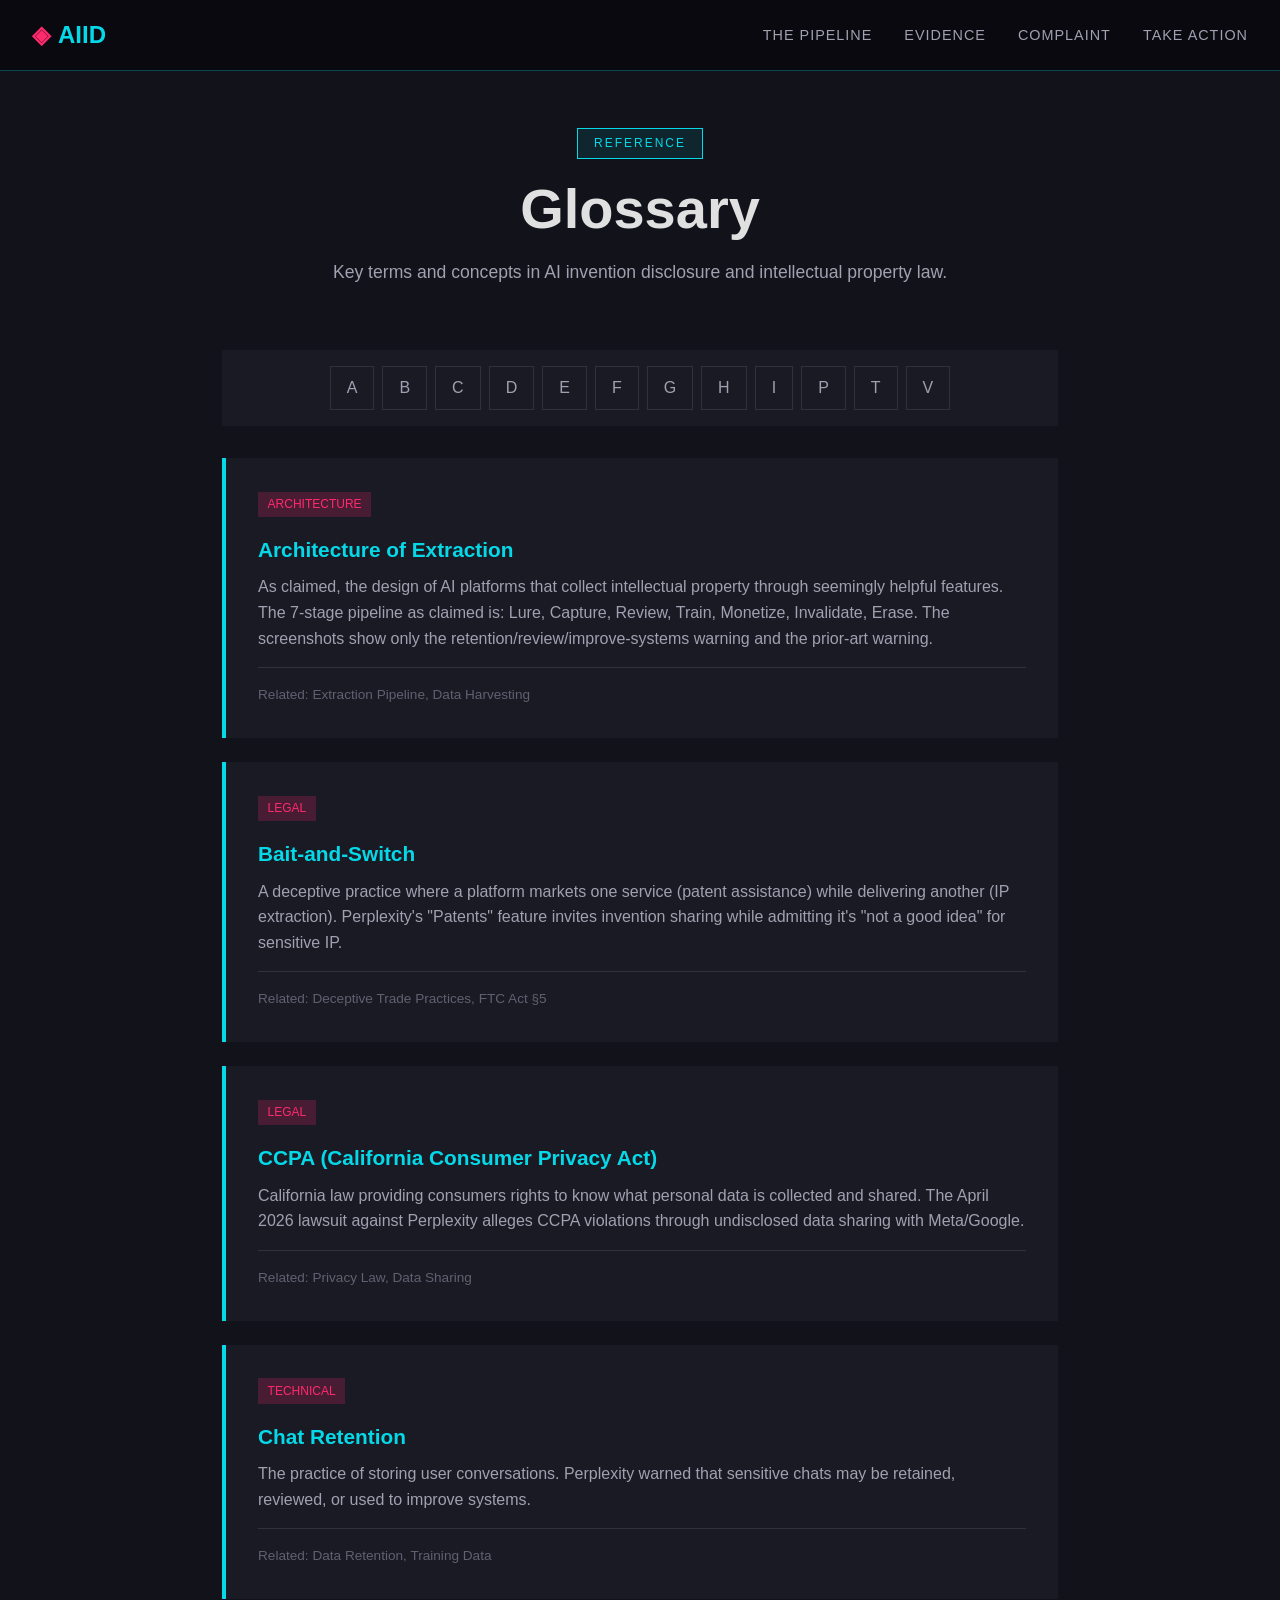
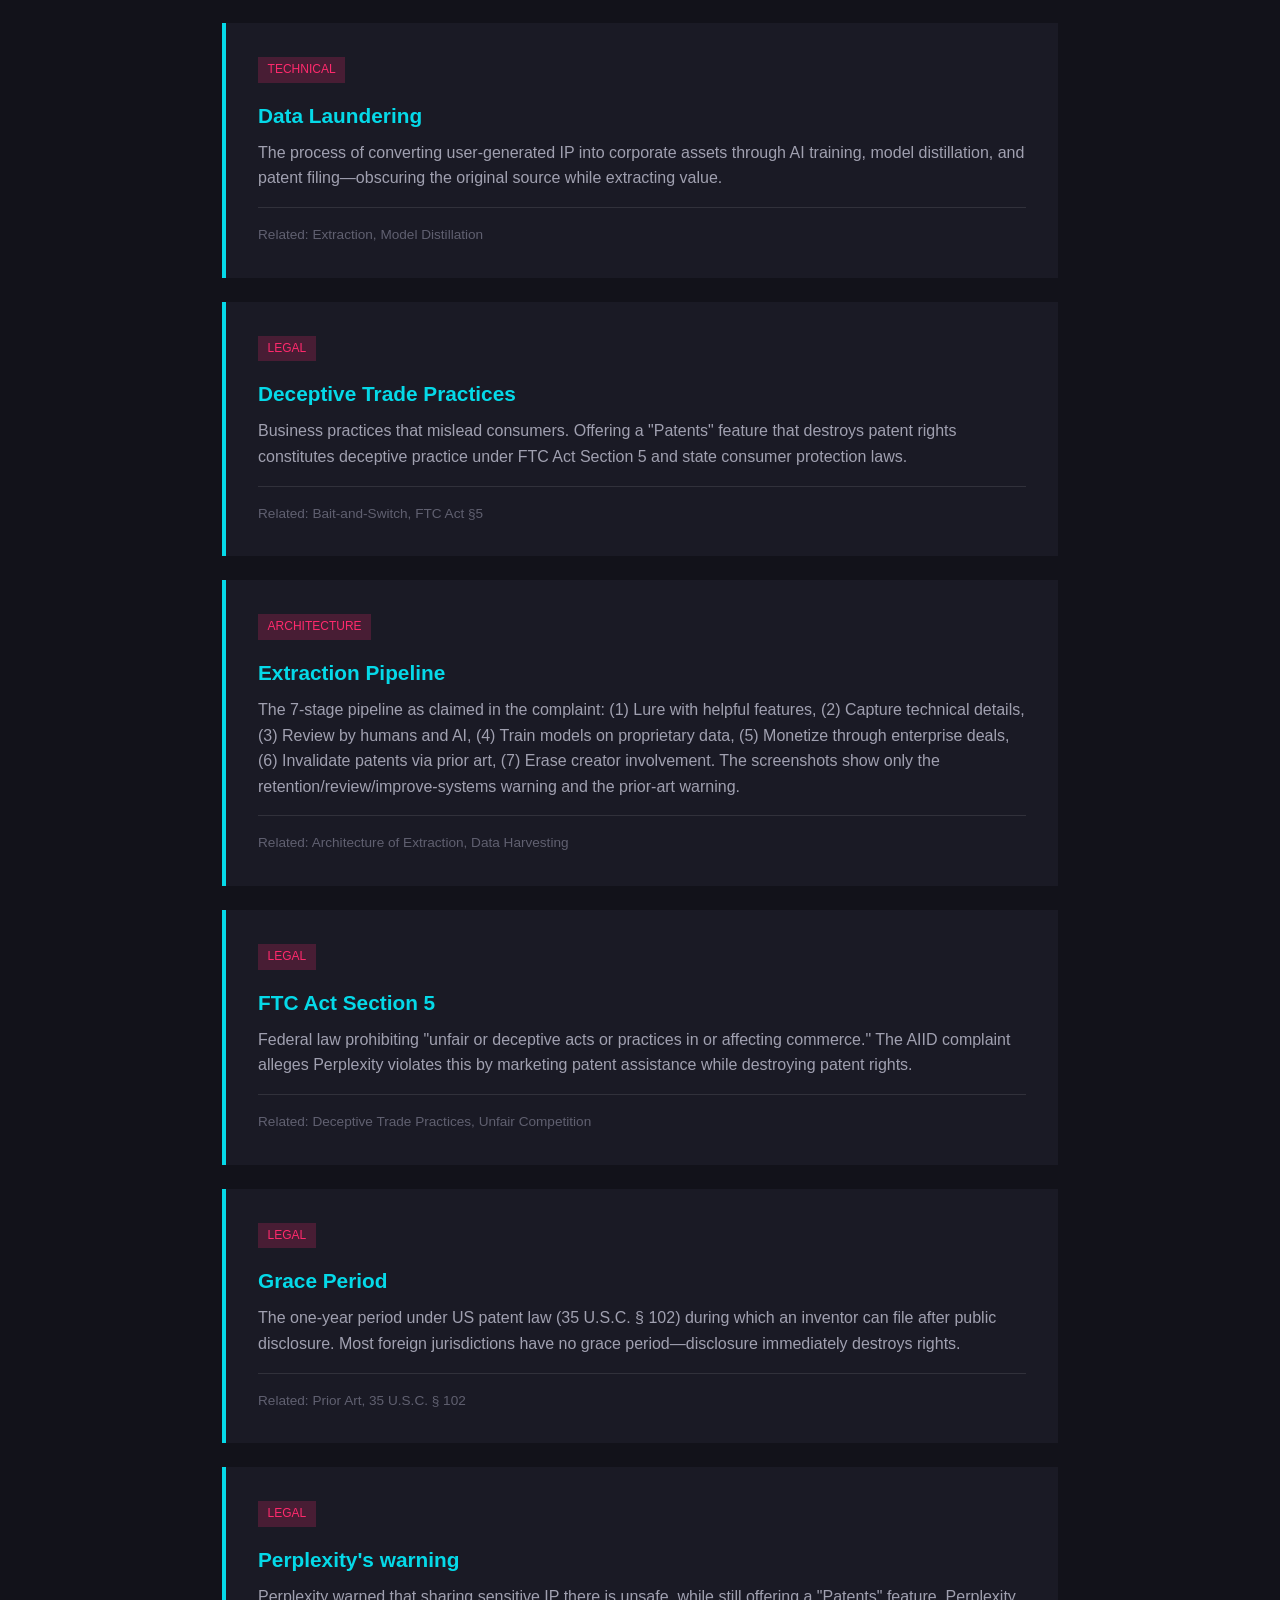
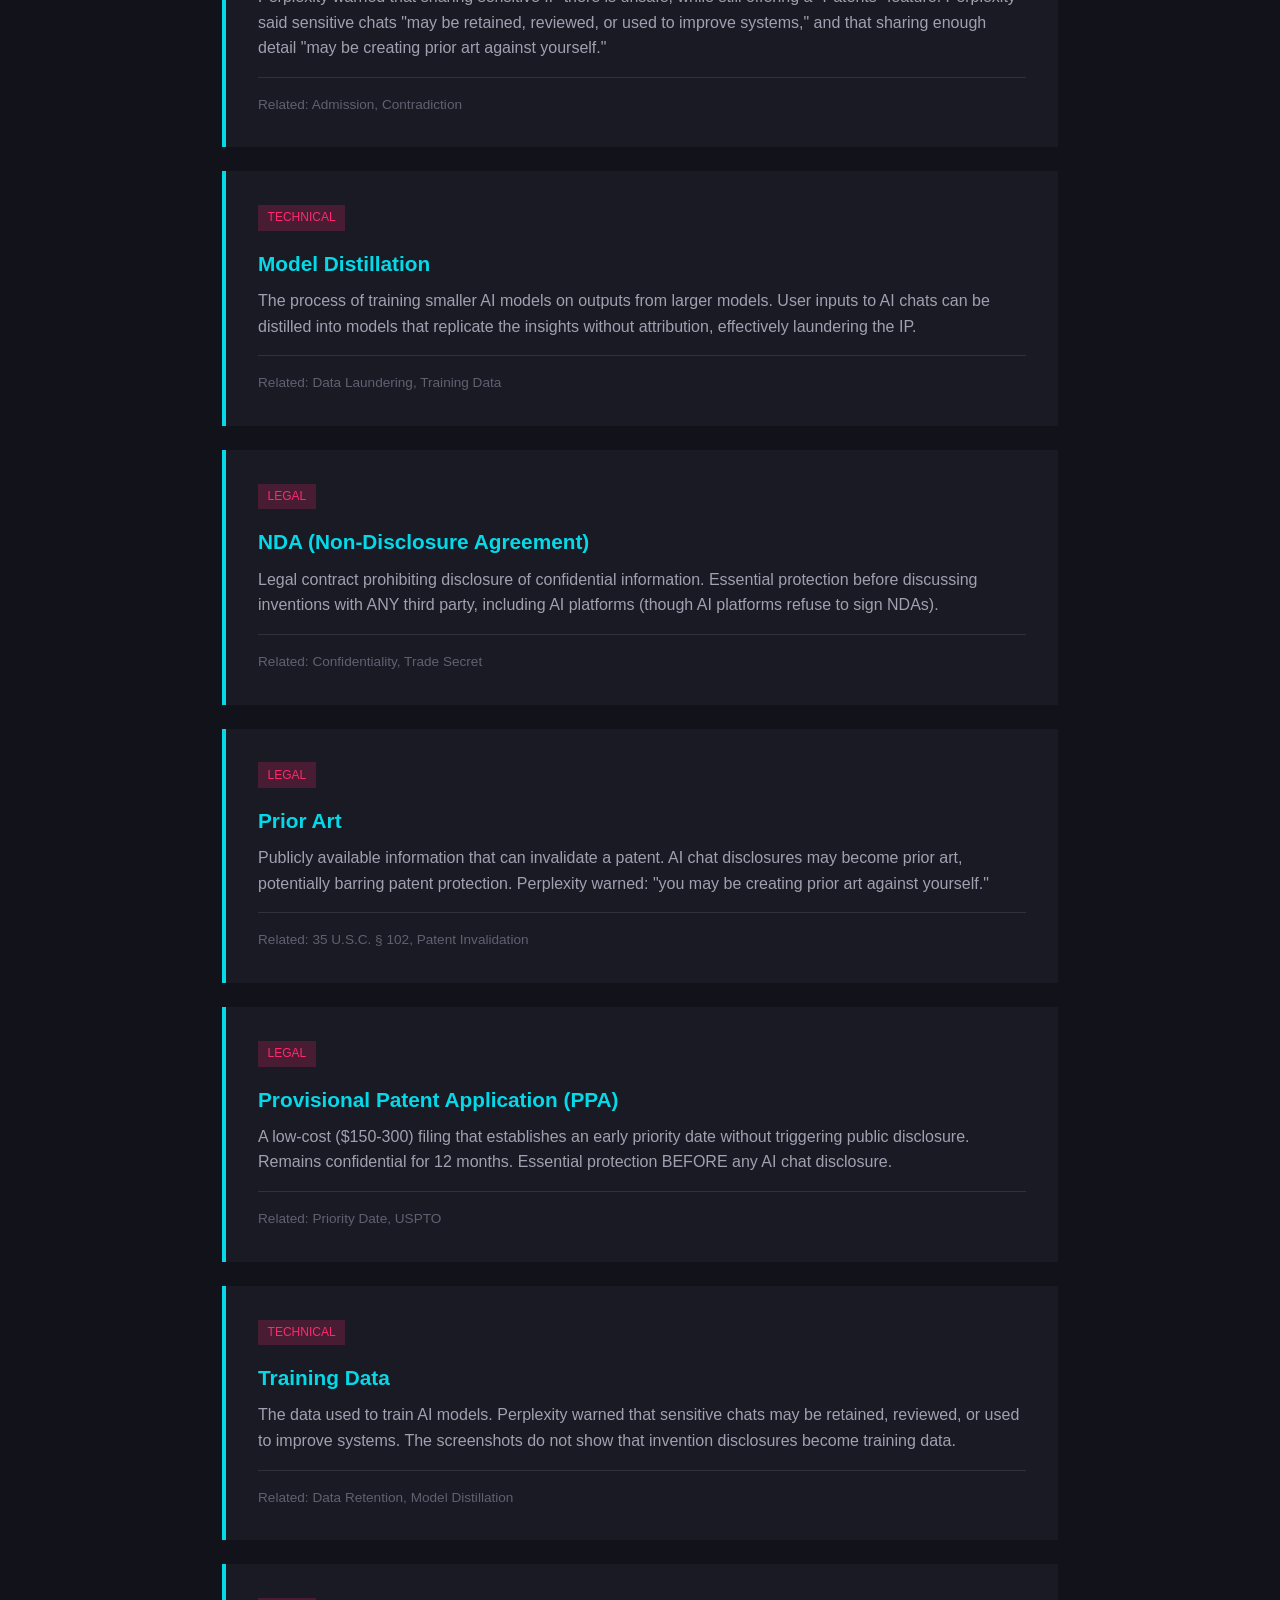
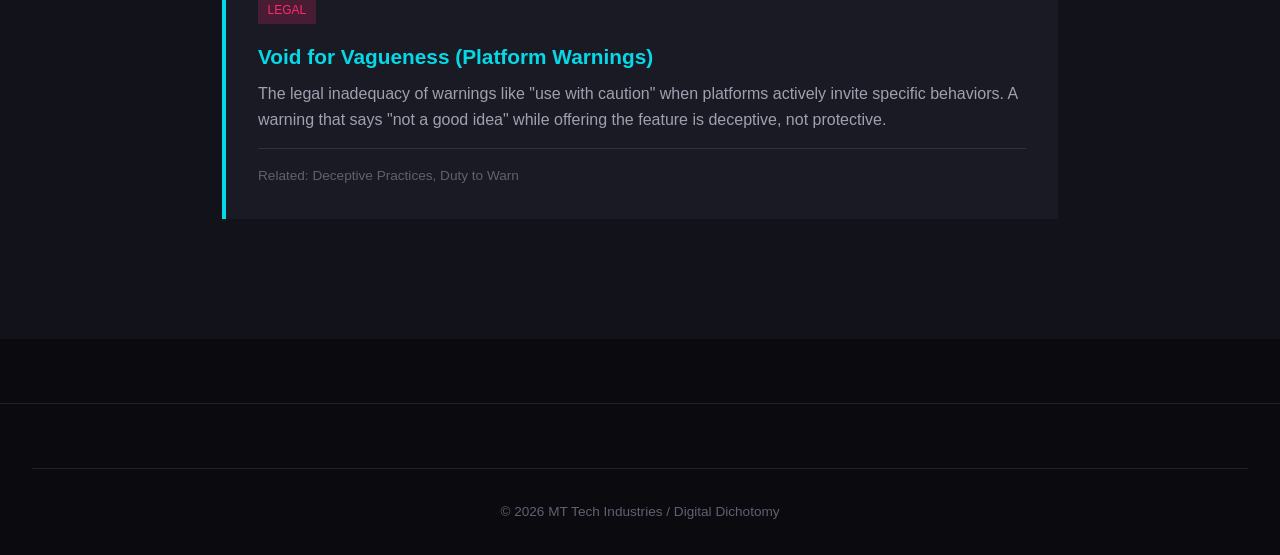
==== commit e488d4e1: "Glossary: restore unintended changes, keep only plain-wording fixes Updated glossary terms to improv" ====
--- a/glossary.html
+++ b/glossary.html
@@ -63,27 +63,27 @@
                 <span class="category">Legal</span>
                 <h3>CCPA (California Consumer Privacy Act)</h3>
                 <p>California law providing consumers rights to know what personal data is collected and shared. The April 2026 lawsuit against Perplexity alleges CCPA violations through undisclosed data sharing with Meta/Google.</p>
-                <div class="related">Related: Data Sharing, Privacy</div>
+                <div class="related">Related: Privacy Law, Data Sharing</div>
             </div>
 
-            <div class="glossary-term" id="c">
+            <div class="glossary-term">
                 <span class="category">Technical</span>
                 <h3>Chat Retention</h3>
                 <p>The practice of storing user conversations. Perplexity warned that sensitive chats may be retained, reviewed, or used to improve systems.</p>
-                <div class="related">Related: Training Data, Privacy</div>
+                <div class="related">Related: Data Retention, Training Data</div>
             </div>
 
             <div class="glossary-term" id="d">
                 <span class="category">Technical</span>
-                <h3>Data Harvesting</h3>
-                <p>As claimed, the collection of user data, particularly intellectual property, from AI interactions for corporate benefit. The screenshots show only that Perplexity warned sensitive chats may be retained, reviewed, or used to improve systems.</p>
-                <div class="related">Related: Extraction Pipeline, Architecture of Extraction</div>
+                <h3>Data Laundering</h3>
+                <p>The process of converting user-generated IP into corporate assets through AI training, model distillation, and patent filing—obscuring the original source while extracting value.</p>
+                <div class="related">Related: Extraction, Model Distillation</div>
             </div>
 
-            <div class="glossary-term" id="d">
+            <div class="glossary-term">
                 <span class="category">Legal</span>
                 <h3>Deceptive Trade Practices</h3>
-                <p>Business practices that mislead consumers. Offering a "Patents" feature that destroys patent rights while claiming to help inventors is a textbook example.</p>
+                <p>Business practices that mislead consumers. Offering a "Patents" feature that destroys patent rights constitutes deceptive practice under FTC Act Section 5 and state consumer protection laws.</p>
                 <div class="related">Related: Bait-and-Switch, FTC Act §5</div>
             </div>
 
@@ -97,22 +97,15 @@
             <div class="glossary-term" id="f">
                 <span class="category">Legal</span>
                 <h3>FTC Act Section 5</h3>
-                <p>Federal law prohibiting "unfair or deceptive acts or practices in or affecting commerce." The AIID complaint alleges Perplexity violates this Act through its "Patents" feature.</p>
+                <p>Federal law prohibiting "unfair or deceptive acts or practices in or affecting commerce." The AIID complaint alleges Perplexity violates this by marketing patent assistance while destroying patent rights.</p>
                 <div class="related">Related: Deceptive Trade Practices, Unfair Competition</div>
             </div>
 
             <div class="glossary-term" id="g">
                 <span class="category">Legal</span>
                 <h3>Grace Period</h3>
-                <p>The one-year period under US patent law (35 U.S.C. § 102) during which an inventor can file after public disclosure. AI chat disclosure starts this clock, but most inventors don't realize it.</p>
+                <p>The one-year period under US patent law (35 U.S.C. § 102) during which an inventor can file after public disclosure. Most foreign jurisdictions have no grace period—disclosure immediately destroys rights.</p>
                 <div class="related">Related: Prior Art, 35 U.S.C. § 102</div>
-            </div>
-
-            <div class="glossary-term" id="h">
-                <span class="category">Technical</span>
-                <h3>Human Review</h3>
-                <p>The practice of humans reviewing AI chat content. Perplexity warned that sensitive chats may be retained, reviewed, or used to improve systems.</p>
-                <div class="related">Related: Chat Retention, Training Data</div>
             </div>
 
             <div class="glossary-term" id="i">
@@ -125,14 +118,14 @@
             <div class="glossary-term" id="m">
                 <span class="category">Technical</span>
                 <h3>Model Distillation</h3>
-                <p>The process of training smaller AI models on outputs from larger models. User inputs to AI chats may be used to train downstream models.</p>
+                <p>The process of training smaller AI models on outputs from larger models. User inputs to AI chats can be distilled into models that replicate the insights without attribution, effectively laundering the IP.</p>
                 <div class="related">Related: Data Laundering, Training Data</div>
             </div>
 
             <div class="glossary-term" id="n">
                 <span class="category">Legal</span>
                 <h3>NDA (Non-Disclosure Agreement)</h3>
-                <p>Legal contract prohibiting disclosure of confidential information. Essential protection before discussing inventions with anyone—including AI platforms.</p>
+                <p>Legal contract prohibiting disclosure of confidential information. Essential protection before discussing inventions with ANY third party, including AI platforms (though AI platforms refuse to sign NDAs).</p>
                 <div class="related">Related: Confidentiality, Trade Secret</div>
             </div>
 
